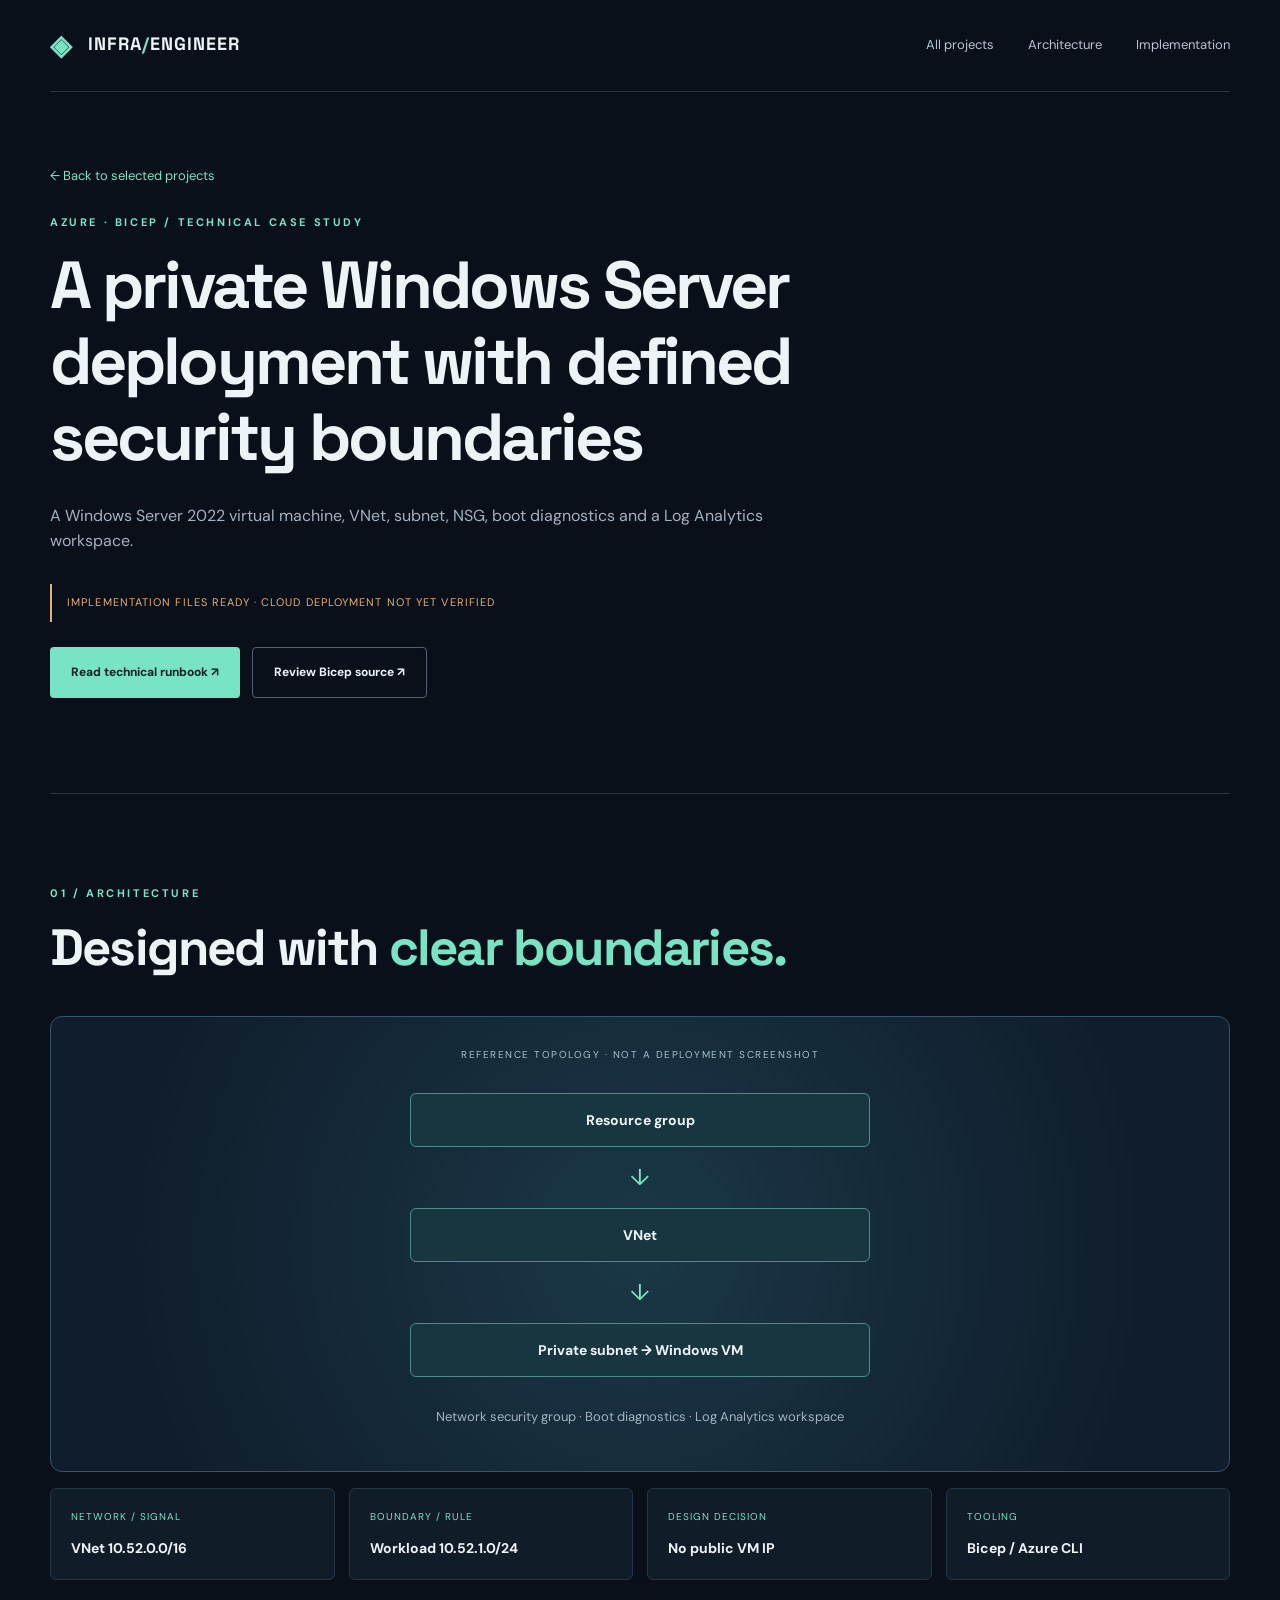
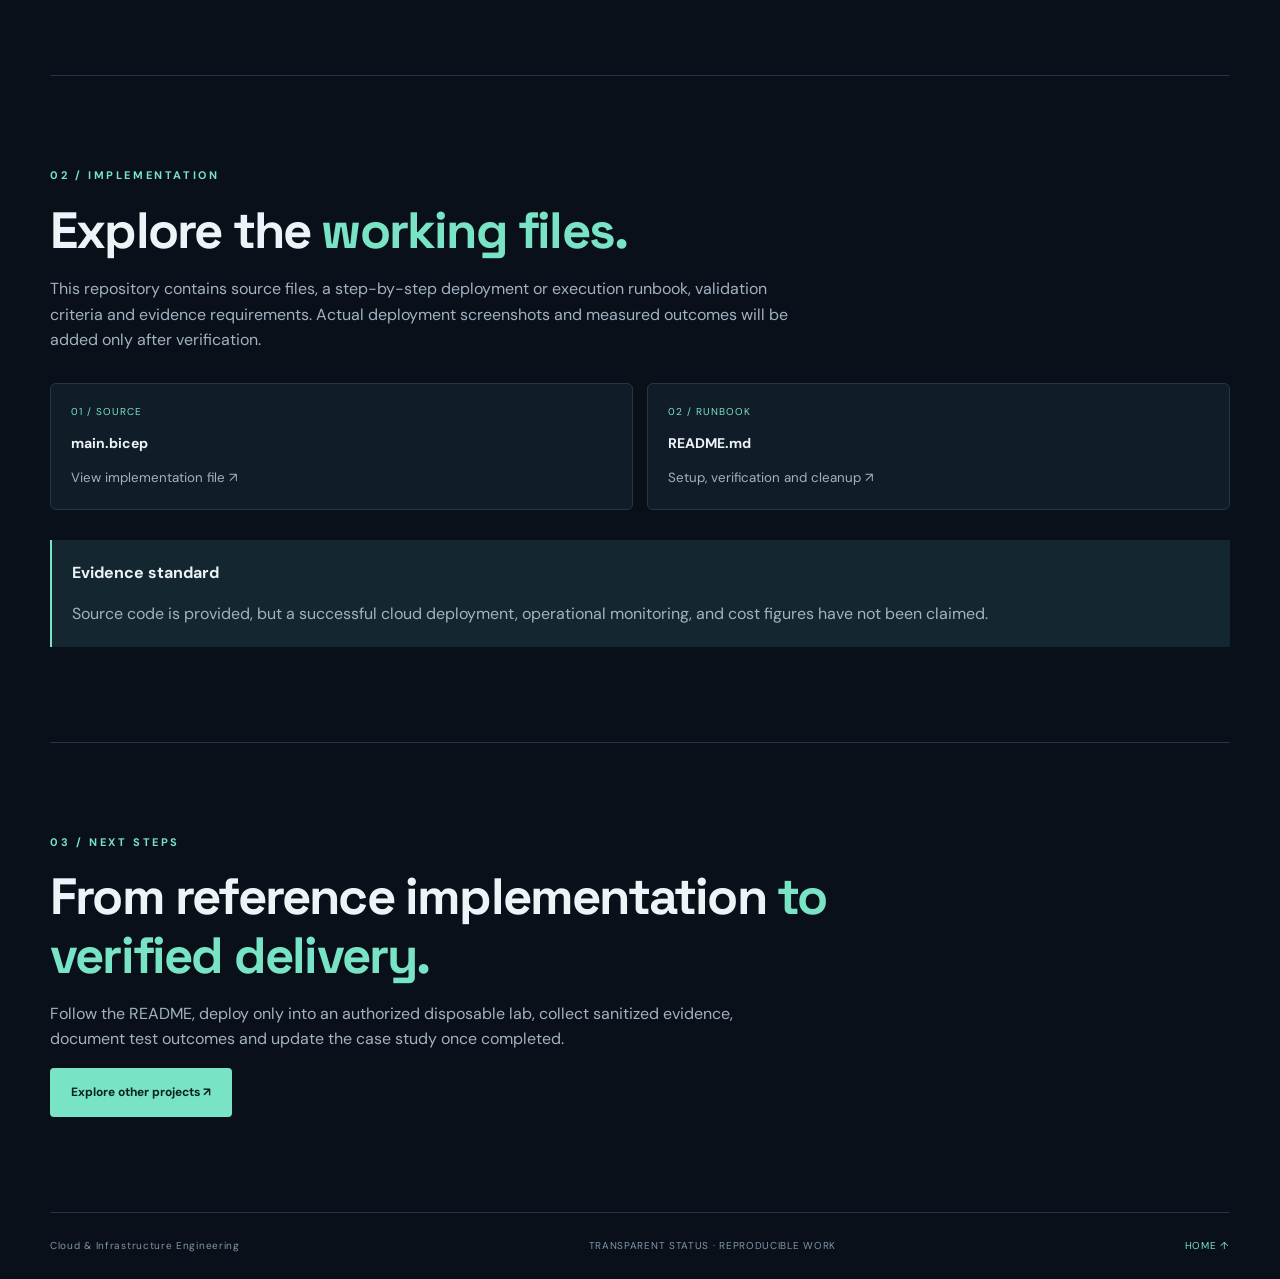
==== projects/azure/index.html @ 832eddde "Initial commit: Cloud infrastructure engineering portfolio" ====
<!doctype html><html lang="en"><head><meta charset="utf-8"><meta name="viewport" content="width=device-width,initial-scale=1"><meta name="description" content="Azure Infrastructure Deployment technical portfolio case study"><title>Azure Infrastructure Deployment | Infrastructure Engineering</title><link rel="stylesheet" href="../../styles.css"><link rel="stylesheet" href="../../case-study.css"></head><body><header class="nav wrap"><a class="logo" href="../../index.html#work"><span class="logo-mark">◈</span> INFRA<span class="accent">/</span>ENGINEER</a><nav aria-label="Project navigation"><a href="../../index.html#work">All projects</a><a href="#architecture">Architecture</a><a href="#implementation">Implementation</a></nav></header><main><section class="case-hero wrap"><a class="back-link" href="../../index.html#work">← Back to selected projects</a><p class="overline">AZURE · BICEP / TECHNICAL CASE STUDY</p><h1>A private Windows Server deployment with defined security boundaries</h1><p class="lead">A Windows Server 2022 virtual machine, VNet, subnet, NSG, boot diagnostics and a Log Analytics workspace.</p><div class="status-line">IMPLEMENTATION FILES READY · CLOUD DEPLOYMENT NOT YET VERIFIED</div><div class="case-actions"><a class="button primary" href="README.md">Read technical runbook ↗</a><a class="button secondary" href="main.bicep">Review Bicep source ↗</a></div></section><section id="architecture" class="case-section wrap"><p class="overline">01 / ARCHITECTURE</p><h2>Designed with <em>clear boundaries.</em></h2><div class="case-diagram"><div class="case-diagram-label">REFERENCE TOPOLOGY · NOT A DEPLOYMENT SCREENSHOT</div><div class="case-flow"><div>Resource group</div><span>↓</span><div>VNet</div><span>↓</span><div>Private subnet → Windows VM</div></div><p>Network security group · Boot diagnostics · Log Analytics workspace</p></div><div class="case-facts"><div><small>NETWORK / SIGNAL</small><strong>VNet 10.52.0.0/16</strong></div><div><small>BOUNDARY / RULE</small><strong>Workload 10.52.1.0/24</strong></div><div><small>DESIGN DECISION</small><strong>No public VM IP</strong></div><div><small>TOOLING</small><strong>Bicep / Azure CLI</strong></div></div></section><section id="implementation" class="case-section wrap"><p class="overline">02 / IMPLEMENTATION</p><h2>Explore the <em>working files.</em></h2><p class="case-description">This repository contains source files, a step-by-step deployment or execution runbook, validation criteria and evidence requirements. Actual deployment screenshots and measured outcomes will be added only after verification.</p><div class="case-file-grid"><a href="main.bicep"><span>01 / SOURCE</span><strong>main.bicep</strong><small>View implementation file ↗</small></a><a href="README.md"><span>02 / RUNBOOK</span><strong>README.md</strong><small>Setup, verification and cleanup ↗</small></a></div><div class="case-callout"><strong>Evidence standard</strong><p>Source code is provided, but a successful cloud deployment, operational monitoring, and cost figures have not been claimed.</p></div></section><section class="case-section wrap"><p class="overline">03 / NEXT STEPS</p><h2>From reference implementation <em>to verified delivery.</em></h2><p class="case-description">Follow the README, deploy only into an authorized disposable lab, collect sanitized evidence, document test outcomes and update the case study once completed.</p><a class="button primary" href="../../index.html#work">Explore other projects ↗</a></section></main><footer class="footer wrap"><span>Cloud & Infrastructure Engineering</span><span>TRANSPARENT STATUS · REPRODUCIBLE WORK</span><a href="../../index.html">HOME ↑</a></footer></body></html>
---- styles.css ----
@import url('https://fonts.googleapis.com/css2?family=DM+Sans:wght@400;500;600;700&family=Space+Grotesk:wght@400;500;600;700&display=swap');
:root{--bg:#0a1019;--panel:#111c29;--panel2:#142233;--line:#263648;--text:#edf4f8;--muted:#a2b2c1;--accent:#79e3c5;--orange:#e6ae73}*{box-sizing:border-box}html{scroll-behavior:smooth}body{margin:0;background:var(--bg);color:var(--text);font-family:'DM Sans',sans-serif;line-height:1.6}a{color:inherit;text-decoration:none}a:focus-visible{outline:2px solid var(--accent);outline-offset:5px}.wrap{width:min(1180px,calc(100% - 64px));margin:auto}.nav{height:92px;display:flex;align-items:center;justify-content:space-between;border-bottom:1px solid var(--line)}.logo{font-family:'Space Grotesk',sans-serif;font-size:18px;font-weight:700;letter-spacing:1px}.logo-mark{color:var(--accent);font-size:28px;vertical-align:middle;margin-right:9px}.accent{color:var(--accent)}nav{display:flex;gap:34px}nav a{color:#b6c4d0;font-size:13px}nav a:hover,.project-copy a:hover{color:var(--accent)}.nav-cta{font-size:12px;border:1px solid #527d7c;padding:12px 18px;border-radius:4px}.hero{min-height:680px;display:grid;grid-template-columns:1.15fr 1fr;align-items:center;gap:70px;padding-top:80px;padding-bottom:95px}.eyebrow{display:inline-flex;align-items:center;gap:10px;font-size:10px;font-weight:700;letter-spacing:1.5px;color:var(--accent);background:#112b2b;border:1px solid #2c5852;padding:8px 13px;border-radius:40px}.pulse{width:7px;height:7px;border-radius:50%;background:var(--accent);box-shadow:0 0 10px var(--accent)}.overline{font-size:11px;font-weight:700;letter-spacing:2.6px;color:var(--accent);margin:26px 0 17px}h1,h2,h3{font-family:'Space Grotesk',sans-serif;line-height:1.14}h1{font-size:clamp(44px,4.7vw,69px);letter-spacing:-2.9px;margin:0}em{font-style:normal;color:var(--accent)}.lead{font-size:16px;color:var(--muted);max-width:535px;margin:27px 0 30px}.actions{display:flex;gap:12px;flex-wrap:wrap}.button{display:inline-flex;align-items:center;justify-content:center;gap:24px;padding:15px 21px;font-weight:700;font-size:12px;border-radius:4px;transition:transform .2s}.button:hover{transform:translateY(-3px)}.primary{background:var(--accent);color:#09231e}.secondary{border:1px solid #516273;color:var(--text)}.hero-foot{display:flex;gap:30px;margin-top:66px;padding-top:22px;border-top:1px solid var(--line)}.hero-foot span{display:flex;flex-direction:column}.hero-foot b{font-size:11px;letter-spacing:1px}.hero-foot small{color:var(--muted);font-size:11px}.hero-art{min-height:420px;border:1px solid #375061;border-radius:12px;background:linear-gradient(145deg,#152638,#0b1724);position:relative;overflow:hidden;padding:25px;box-shadow:0 28px 95px #0005}.art-grid{position:absolute;inset:0;background-image:linear-gradient(#2a425544 1px,transparent 1px),linear-gradient(90deg,#2a425544 1px,transparent 1px);background-size:28px 28px;mask-image:linear-gradient(to bottom,#000,transparent)}.art-glow{position:absolute;inset:10%;background:radial-gradient(circle,#247a7770,transparent 67%);filter:blur(40px)}.diagram-title,.cloud-node,.branch,.node-row,.diagram-bottom{position:relative}.diagram-title{display:flex;justify-content:space-between;font-size:9px;letter-spacing:1px;color:#a3bac8}.diagram-title span{color:var(--accent)}.cloud-node{border:1px solid #589b95;background:#143b43;box-shadow:0 0 40px #37aa9950;border-radius:8px;width:180px;margin:62px auto 0;padding:18px;text-align:center;display:flex;flex-direction:column}.node-icon{font-size:28px;color:var(--accent)}.cloud-node strong{font-size:14px}.cloud-node small,.mini-node small{color:#a8c1ce;font-size:10px}.branch{height:56px;width:1px;background:#68d7c3;margin:auto}.branch:after{content:'';position:absolute;width:68%;height:1px;background:#68d7c3;left:50%;bottom:0;transform:translateX(-50%)}.node-row{display:grid;grid-template-columns:repeat(3,1fr);gap:10px}.mini-node{border:1px solid #466579;background:#152a3c;border-radius:6px;padding:16px 6px;display:flex;flex-direction:column;text-align:center}.mini-node span{color:var(--accent);font-size:23px}.mini-node b{font-size:10px;letter-spacing:1px}.diagram-bottom{display:flex;justify-content:space-between;color:var(--accent);font-size:9px;letter-spacing:.7px;margin-top:35px}.section{padding:105px 0}.muted{background:#0d1722;border-top:1px solid #1a2b3b;border-bottom:1px solid #1a2b3b}.section-head{display:flex;justify-content:space-between;align-items:end;gap:45px;margin-bottom:45px}.section-head>p{max-width:345px;color:var(--muted);font-size:14px}h2{font-size:clamp(35px,4vw,51px);letter-spacing:-1.8px;margin:0}.service-grid{display:grid;grid-template-columns:repeat(4,1fr);gap:14px}.service{background:#14212e;border:1px solid #2b3b4b;border-radius:7px;padding:26px 22px;min-height:300px}.service-icon{color:var(--accent);font-size:31px}.service h3{font-size:19px;margin:27px 0 12px}.service p,.steps p{font-size:13px;color:var(--muted)}.chips{display:flex;flex-wrap:wrap;gap:6px;margin-top:23px}.chips span{font-size:10px;color:#a7c3ce;border:1px solid #344e5b;padding:4px 7px;border-radius:3px}.projects{display:grid;gap:25px}.project{display:grid;grid-template-columns:1fr 1fr;border:1px solid var(--line);border-radius:8px;overflow:hidden;background:#111d29}.project-visual{min-height:330px;padding:25px;position:relative;display:flex;align-items:center;justify-content:center;background:radial-gradient(ellipse at center,#2d465a,#132334 70%)}.project-visual.azure{background:radial-gradient(ellipse at center,#17475c,#102536 70%)}.project-visual.security{background:radial-gradient(ellipse at center,#24463e,#102624 70%)}.visual-tag{position:absolute;top:20px;left:24px;font-size:10px;color:#b4d0db;letter-spacing:1.3px}.architecture{width:min(340px,100%);text-align:center;color:#d7e7ed;font-size:10px}.architecture-top{border:1px solid #6497a2;padding:12px;background:#193b4b;letter-spacing:1px}.architecture-line{height:24px;width:1px;background:var(--accent);margin:auto}.architecture-box{display:grid;grid-template-columns:1fr 1fr;gap:12px}.architecture-box>div{border:1px solid #5d8b95;background:#193949;padding:21px 8px;font-size:9px}.architecture-box strong{display:block;font-size:13px;margin-top:6px;color:var(--accent)}.architecture-base{margin-top:20px;color:#a5cbd4;font-size:9px}.project-copy{padding:40px 42px;display:flex;flex-direction:column;align-items:start}.project-label{font-size:10px;letter-spacing:1.5px;color:var(--accent);font-weight:700}.project-label span{color:var(--orange);margin-left:10px;font-size:9px}.project-copy h3{font-size:28px;letter-spacing:-.8px;margin:16px 0}.project-copy p{font-size:14px;color:var(--muted);margin:0 0 24px}.deliverable{font-size:10px;letter-spacing:1px;color:var(--accent);margin-top:auto}.deliverable span{display:block;font-size:12px;letter-spacing:0;color:#bdcbd5;margin-top:7px}.project-copy a{font-size:12px;font-weight:700;margin-top:26px}.project-note{color:#8197a8;font-size:12px;margin-top:20px}.monitor{width:min(350px,100%);background:#10212a;border:1px solid #4b8276;padding:18px;border-radius:6px}.monitor-heading{font-size:10px;letter-spacing:1px;display:flex;justify-content:space-between}.monitor-heading span{color:var(--accent)}.bars{height:140px;display:flex;align-items:end;gap:9px;padding:20px 4px 0;border-bottom:1px solid #668a86}.bars i{flex:1;background:linear-gradient(var(--accent),#277e77);border-radius:2px 2px 0 0}.monitor-bottom{display:flex;justify-content:space-between;font-size:8px;color:#9ebdb5;margin-top:17px}.steps{display:grid;grid-template-columns:repeat(4,1fr);gap:26px;margin-top:45px}.steps>div{border-top:1px solid #46605f;padding-top:20px}.steps span{color:var(--accent);font-family:'Space Grotesk';font-size:27px}.steps h3{font-size:20px}.contact{text-align:center;padding:115px 0}.contact h2{font-size:clamp(39px,5vw,65px)}.contact>p:not(.overline){max-width:570px;margin:25px auto;color:var(--muted)}.contact .actions{justify-content:center}.placeholder{display:block;color:#8398a8;margin-top:25px}.footer{border-top:1px solid var(--line);padding:25px 0;display:flex;justify-content:space-between;gap:15px;font-size:10px;color:#8296a7;letter-spacing:.7px}.footer a{color:var(--accent)}@media(max-width:950px){.hero{grid-template-columns:1fr;padding-top:70px;gap:35px}.hero-art{max-width:650px;width:100%}.service-grid{grid-template-columns:repeat(2,1fr)}.project-copy{padding:30px}.steps{grid-template-columns:repeat(2,1fr)}}@media(max-width:650px){.wrap{width:min(100% - 36px,1180px)}.nav{height:75px}.nav nav{display:none}.nav-cta{padding:9px;font-size:10px}.logo{font-size:13px}.hero{padding-top:55px;padding-bottom:60px}.hero-foot{gap:13px;flex-wrap:wrap;margin-top:40px}.hero-art{min-height:370px;padding:16px}.diagram-title{font-size:7px}.cloud-node{margin-top:50px}.section{padding:65px 0}.section-head{display:block}.section-head>p{margin-top:20px}.service-grid,.steps{grid-template-columns:1fr}.service{min-height:auto}.project{grid-template-columns:1fr}.project-visual{min-height:275px}.project-copy{padding:27px}.project-label span{display:block;margin:6px 0 0}.contact{padding:80px 0}.footer{flex-direction:column}.monitor-bottom{font-size:7px}}
---- case-study.css ----
.case-hero{padding:70px 0 95px}.back-link{font-size:13px;color:var(--accent)}.case-hero h1{max-width:950px;font-size:clamp(39px,5.2vw,72px)}.case-hero .lead{max-width:760px}.status-line{font-size:11px;color:var(--orange);letter-spacing:1.1px;border-left:2px solid var(--orange);padding:10px 15px;margin:25px 0}.case-actions{display:flex;gap:12px;flex-wrap:wrap}.case-section{padding:65px 0 95px;border-top:1px solid var(--line)}.case-section h2{max-width:780px}.case-diagram{margin-top:38px;padding:30px;border:1px solid #35576a;border-radius:12px;background:radial-gradient(circle at center,#1a3847,#101d2c 80%);text-align:center}.case-diagram-label{font-size:10px;letter-spacing:1.5px;color:#a8c2cc}.case-flow{display:flex;flex-direction:column;align-items:center;gap:12px;margin:30px auto;max-width:460px}.case-flow div{border:1px solid #508a8b;background:#173640;padding:15px 25px;border-radius:6px;width:100%;font-size:14px;font-weight:700}.case-flow span{color:var(--accent);font-size:23px}.case-diagram p{color:var(--muted);font-size:13px}.case-facts{display:grid;grid-template-columns:repeat(4,1fr);gap:14px;margin-top:16px}.case-facts>div,.case-file-grid a{padding:20px;border:1px solid var(--line);background:var(--panel);border-radius:6px}.case-facts small,.case-file-grid span{display:block;color:var(--accent);font-size:10px;letter-spacing:1px}.case-facts strong,.case-file-grid strong{display:block;margin-top:12px;font-size:14px}.case-description{color:var(--muted);max-width:750px}.case-file-grid{display:grid;grid-template-columns:repeat(2,1fr);gap:14px;margin:30px 0}.case-file-grid a:hover{border-color:var(--accent)}.case-file-grid small{display:block;color:var(--muted);margin-top:13px}.case-callout{border-left:2px solid var(--accent);background:#142731;padding:20px;margin-top:30px}.case-callout p{margin-bottom:0;color:var(--muted)}@media(max-width:700px){.case-facts{grid-template-columns:repeat(2,1fr)}.case-file-grid{grid-template-columns:1fr}.case-hero{padding:45px 0 60px}}
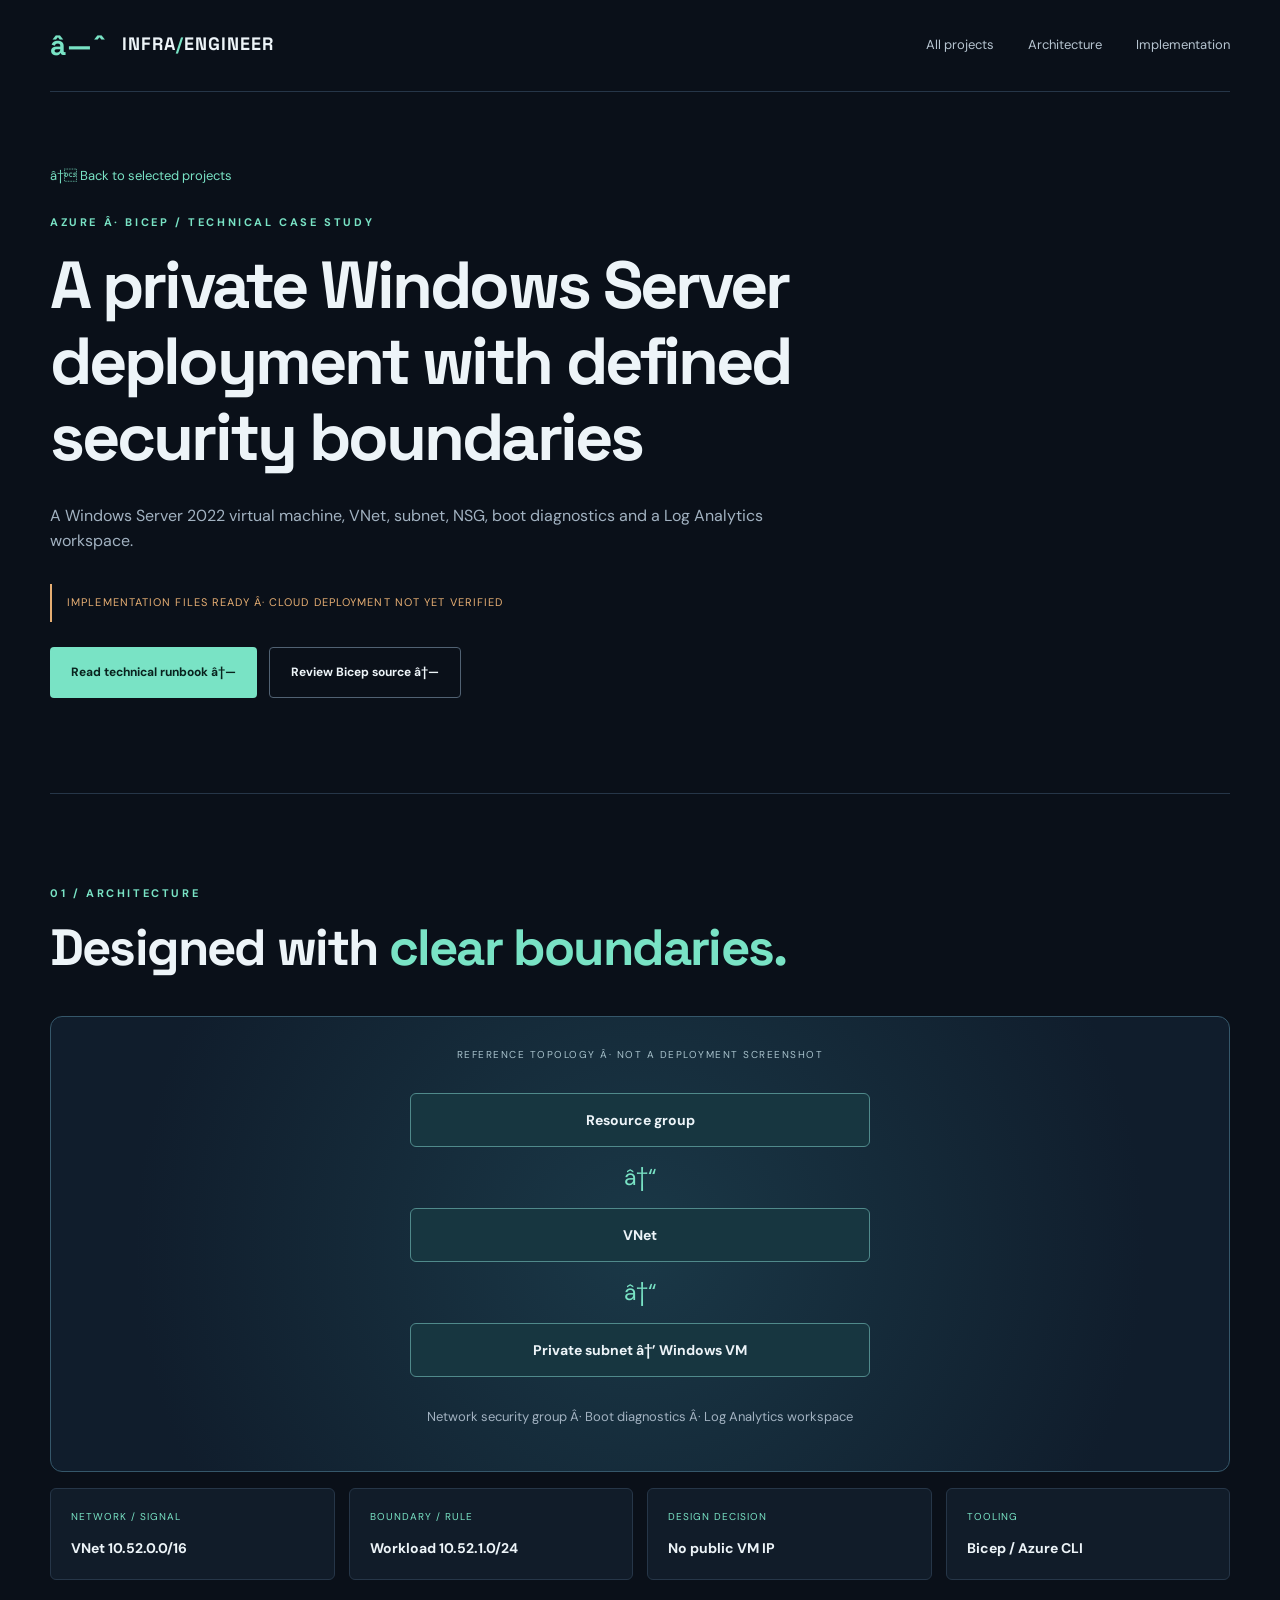
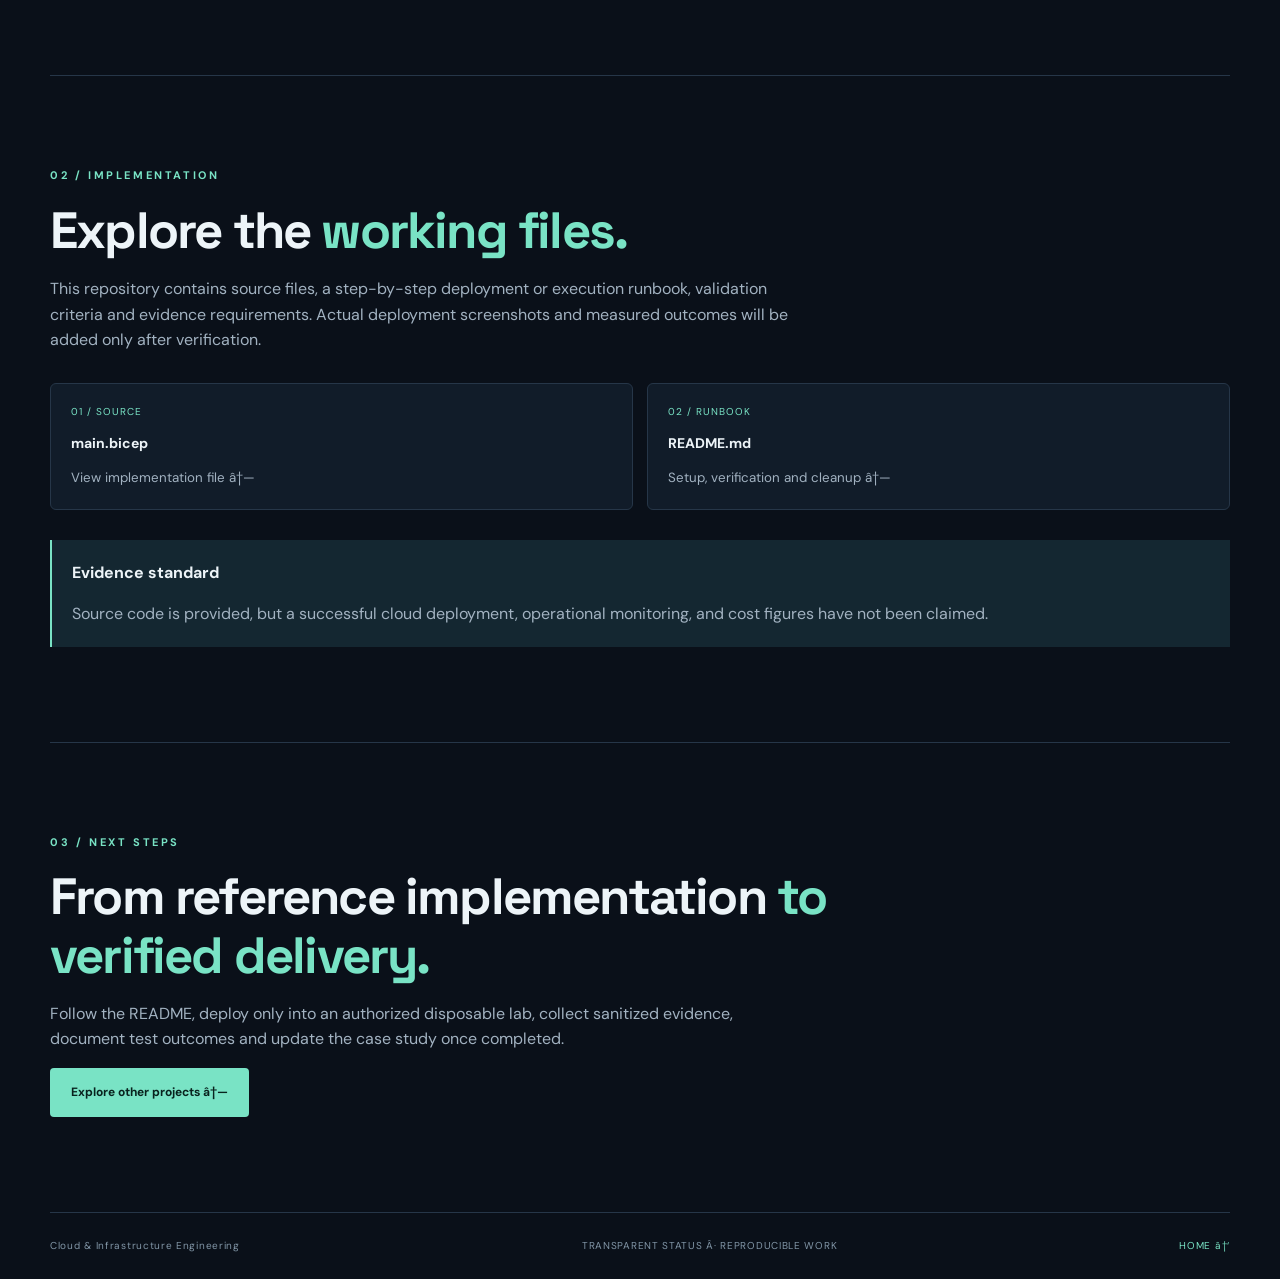
==== commit 1c70492c: "Fix project documentation and source code links" ====
--- a/projects/azure/index.html
+++ b/projects/azure/index.html
@@ -1 +1 @@
-<!doctype html><html lang="en"><head><meta charset="utf-8"><meta name="viewport" content="width=device-width,initial-scale=1"><meta name="description" content="Azure Infrastructure Deployment technical portfolio case study"><title>Azure Infrastructure Deployment | Infrastructure Engineering</title><link rel="stylesheet" href="../../styles.css"><link rel="stylesheet" href="../../case-study.css"></head><body><header class="nav wrap"><a class="logo" href="../../index.html#work"><span class="logo-mark">◈</span> INFRA<span class="accent">/</span>ENGINEER</a><nav aria-label="Project navigation"><a href="../../index.html#work">All projects</a><a href="#architecture">Architecture</a><a href="#implementation">Implementation</a></nav></header><main><section class="case-hero wrap"><a class="back-link" href="../../index.html#work">← Back to selected projects</a><p class="overline">AZURE · BICEP / TECHNICAL CASE STUDY</p><h1>A private Windows Server deployment with defined security boundaries</h1><p class="lead">A Windows Server 2022 virtual machine, VNet, subnet, NSG, boot diagnostics and a Log Analytics workspace.</p><div class="status-line">IMPLEMENTATION FILES READY · CLOUD DEPLOYMENT NOT YET VERIFIED</div><div class="case-actions"><a class="button primary" href="README.md">Read technical runbook ↗</a><a class="button secondary" href="main.bicep">Review Bicep source ↗</a></div></section><section id="architecture" class="case-section wrap"><p class="overline">01 / ARCHITECTURE</p><h2>Designed with <em>clear boundaries.</em></h2><div class="case-diagram"><div class="case-diagram-label">REFERENCE TOPOLOGY · NOT A DEPLOYMENT SCREENSHOT</div><div class="case-flow"><div>Resource group</div><span>↓</span><div>VNet</div><span>↓</span><div>Private subnet → Windows VM</div></div><p>Network security group · Boot diagnostics · Log Analytics workspace</p></div><div class="case-facts"><div><small>NETWORK / SIGNAL</small><strong>VNet 10.52.0.0/16</strong></div><div><small>BOUNDARY / RULE</small><strong>Workload 10.52.1.0/24</strong></div><div><small>DESIGN DECISION</small><strong>No public VM IP</strong></div><div><small>TOOLING</small><strong>Bicep / Azure CLI</strong></div></div></section><section id="implementation" class="case-section wrap"><p class="overline">02 / IMPLEMENTATION</p><h2>Explore the <em>working files.</em></h2><p class="case-description">This repository contains source files, a step-by-step deployment or execution runbook, validation criteria and evidence requirements. Actual deployment screenshots and measured outcomes will be added only after verification.</p><div class="case-file-grid"><a href="main.bicep"><span>01 / SOURCE</span><strong>main.bicep</strong><small>View implementation file ↗</small></a><a href="README.md"><span>02 / RUNBOOK</span><strong>README.md</strong><small>Setup, verification and cleanup ↗</small></a></div><div class="case-callout"><strong>Evidence standard</strong><p>Source code is provided, but a successful cloud deployment, operational monitoring, and cost figures have not been claimed.</p></div></section><section class="case-section wrap"><p class="overline">03 / NEXT STEPS</p><h2>From reference implementation <em>to verified delivery.</em></h2><p class="case-description">Follow the README, deploy only into an authorized disposable lab, collect sanitized evidence, document test outcomes and update the case study once completed.</p><a class="button primary" href="../../index.html#work">Explore other projects ↗</a></section></main><footer class="footer wrap"><span>Cloud & Infrastructure Engineering</span><span>TRANSPARENT STATUS · REPRODUCIBLE WORK</span><a href="../../index.html">HOME ↑</a></footer></body></html>+﻿<!doctype html><html lang="en"><head><meta charset="utf-8"><meta name="viewport" content="width=device-width,initial-scale=1"><meta name="description" content="Azure Infrastructure Deployment technical portfolio case study"><title>Azure Infrastructure Deployment | Infrastructure Engineering</title><link rel="stylesheet" href="../../styles.css"><link rel="stylesheet" href="../../case-study.css"></head><body><header class="nav wrap"><a class="logo" href="../../index.html#work"><span class="logo-mark">â—ˆ</span> INFRA<span class="accent">/</span>ENGINEER</a><nav aria-label="Project navigation"><a href="../../index.html#work">All projects</a><a href="#architecture">Architecture</a><a href="#implementation">Implementation</a></nav></header><main><section class="case-hero wrap"><a class="back-link" href="../../index.html#work">â† Back to selected projects</a><p class="overline">AZURE Â· BICEP / TECHNICAL CASE STUDY</p><h1>A private Windows Server deployment with defined security boundaries</h1><p class="lead">A Windows Server 2022 virtual machine, VNet, subnet, NSG, boot diagnostics and a Log Analytics workspace.</p><div class="status-line">IMPLEMENTATION FILES READY Â· CLOUD DEPLOYMENT NOT YET VERIFIED</div><div class="case-actions"><a class="button primary" href="https://github.com/cyndy-engineers/cloud-infrastructure-portfolio/blob/main/projects/azure/README.md">Read technical runbook â†—</a><a class="button secondary" href="https://github.com/cyndy-engineers/cloud-infrastructure-portfolio/blob/main/projects/azure/main.bicep">Review Bicep source â†—</a></div></section><section id="architecture" class="case-section wrap"><p class="overline">01 / ARCHITECTURE</p><h2>Designed with <em>clear boundaries.</em></h2><div class="case-diagram"><div class="case-diagram-label">REFERENCE TOPOLOGY Â· NOT A DEPLOYMENT SCREENSHOT</div><div class="case-flow"><div>Resource group</div><span>â†“</span><div>VNet</div><span>â†“</span><div>Private subnet â†’ Windows VM</div></div><p>Network security group Â· Boot diagnostics Â· Log Analytics workspace</p></div><div class="case-facts"><div><small>NETWORK / SIGNAL</small><strong>VNet 10.52.0.0/16</strong></div><div><small>BOUNDARY / RULE</small><strong>Workload 10.52.1.0/24</strong></div><div><small>DESIGN DECISION</small><strong>No public VM IP</strong></div><div><small>TOOLING</small><strong>Bicep / Azure CLI</strong></div></div></section><section id="implementation" class="case-section wrap"><p class="overline">02 / IMPLEMENTATION</p><h2>Explore the <em>working files.</em></h2><p class="case-description">This repository contains source files, a step-by-step deployment or execution runbook, validation criteria and evidence requirements. Actual deployment screenshots and measured outcomes will be added only after verification.</p><div class="case-file-grid"><a href="https://github.com/cyndy-engineers/cloud-infrastructure-portfolio/blob/main/projects/azure/main.bicep"><span>01 / SOURCE</span><strong>main.bicep</strong><small>View implementation file â†—</small></a><a href="https://github.com/cyndy-engineers/cloud-infrastructure-portfolio/blob/main/projects/azure/README.md"><span>02 / RUNBOOK</span><strong>README.md</strong><small>Setup, verification and cleanup â†—</small></a></div><div class="case-callout"><strong>Evidence standard</strong><p>Source code is provided, but a successful cloud deployment, operational monitoring, and cost figures have not been claimed.</p></div></section><section class="case-section wrap"><p class="overline">03 / NEXT STEPS</p><h2>From reference implementation <em>to verified delivery.</em></h2><p class="case-description">Follow the README, deploy only into an authorized disposable lab, collect sanitized evidence, document test outcomes and update the case study once completed.</p><a class="button primary" href="../../index.html#work">Explore other projects â†—</a></section></main><footer class="footer wrap"><span>Cloud & Infrastructure Engineering</span><span>TRANSPARENT STATUS Â· REPRODUCIBLE WORK</span><a href="../../index.html">HOME â†‘</a></footer></body></html>
